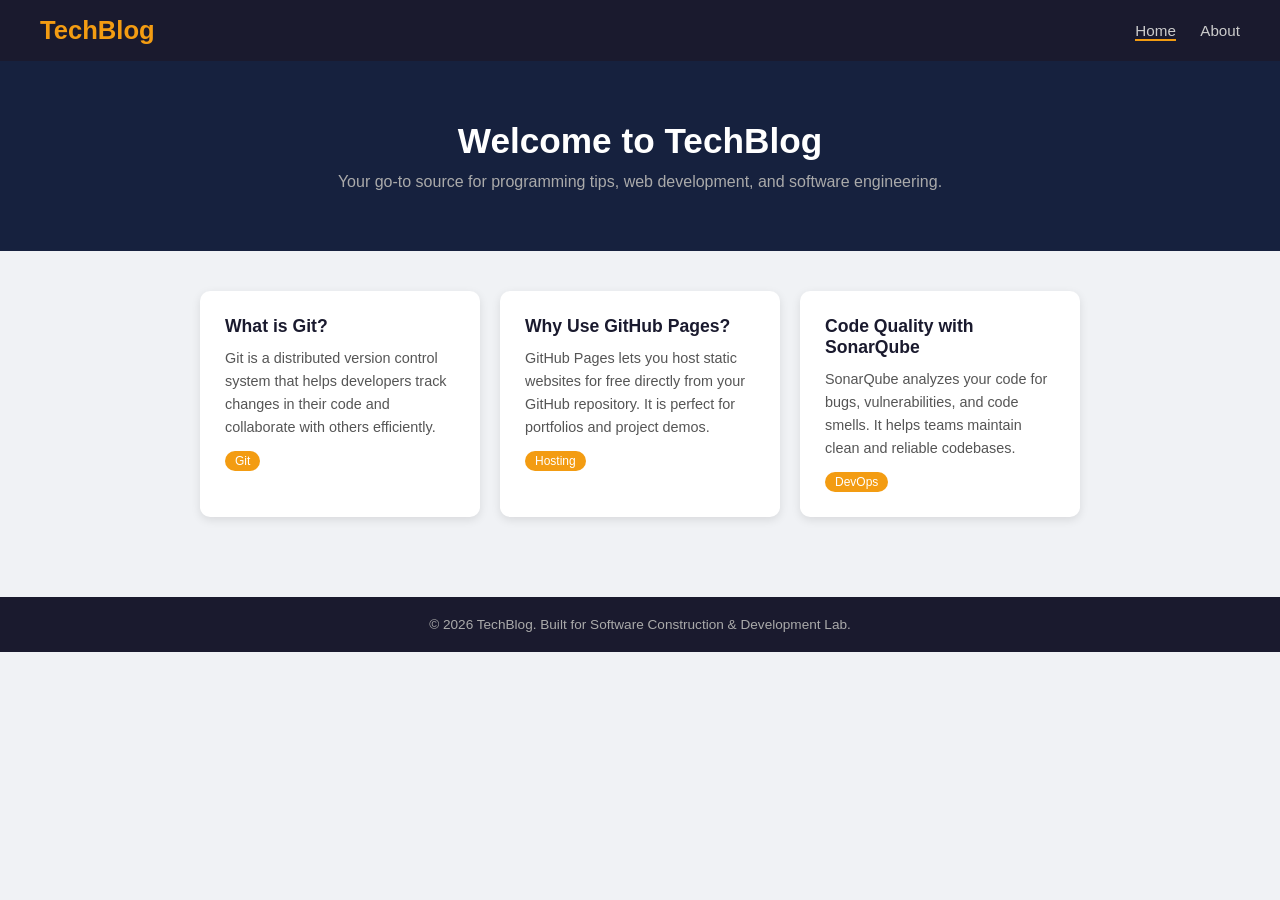
==== index.html @ d4034f4d "Add files via upload" ====
<!DOCTYPE html>
<html lang="en">
<head>
  <meta charset="UTF-8" />
  <meta name="viewport" content="width=device-width, initial-scale=1.0"/>
  <title>TechBlog</title>
  <link rel="stylesheet" href="style.css" />
</head>
<body>

  <header>
    <div class="logo">TechBlog</div>
    <nav>
      <a href="index.html">Home</a>
      <a href="about.html">About</a>
    </nav>
  </header>

  <section class="hero">
    <h1>Welcome to TechBlog</h1>
    <p>Your go-to source for programming tips, web development, and software engineering.</p>
  </section>

  <section class="posts">
    <div class="card">
      <h2>What is Git?</h2>
      <p>Git is a distributed version control system that helps developers track changes in their code and collaborate with others efficiently.</p>
      <span class="tag">Git</span>
    </div>
    <div class="card">
      <h2>Why Use GitHub Pages?</h2>
      <p>GitHub Pages lets you host static websites for free directly from your GitHub repository. It is perfect for portfolios and project demos.</p>
      <span class="tag">Hosting</span>
    </div>
    <div class="card">
      <h2>Code Quality with SonarQube</h2>
      <p>SonarQube analyzes your code for bugs, vulnerabilities, and code smells. It helps teams maintain clean and reliable codebases.</p>
      <span class="tag">DevOps</span>
    </div>
  </section>

  <footer>
    <p>&copy; 2026 TechBlog. Built for Software Construction & Development Lab.</p>
  </footer>

  <script src="app.js"></script>
</body>
</html>
---- style.css ----
* {
  margin: 0;
  padding: 0;
  box-sizing: border-box;
}

body {
  font-family: Arial, sans-serif;
  background: #f0f2f5;
  color: #333;
}

header {
  background: #1a1a2e;
  padding: 16px 40px;
  display: flex;
  justify-content: space-between;
  align-items: center;
}

.logo {
  color: #f39c12;
  font-size: 1.6em;
  font-weight: bold;
}

nav a {
  color: #ccc;
  margin-left: 20px;
  text-decoration: none;
  font-size: 0.95em;
}

nav a:hover {
  color: #f39c12;
}

.hero {
  background: #16213e;
  color: white;
  text-align: center;
  padding: 60px 20px;
}

.hero h1 {
  font-size: 2.2em;
  margin-bottom: 12px;
}

.hero p {
  font-size: 1em;
  color: #aaa;
}

.posts {
  display: flex;
  flex-wrap: wrap;
  gap: 20px;
  padding: 40px;
  justify-content: center;
}

.card {
  background: white;
  border-radius: 10px;
  padding: 25px;
  width: 280px;
  box-shadow: 0 3px 10px rgba(0,0,0,0.1);
}

.card h2 {
  font-size: 1.1em;
  margin-bottom: 10px;
  color: #1a1a2e;
}

.card p {
  font-size: 0.9em;
  line-height: 1.6;
  color: #555;
}

.tag {
  display: inline-block;
  margin-top: 12px;
  background: #f39c12;
  color: white;
  padding: 3px 10px;
  border-radius: 20px;
  font-size: 0.75em;
}

footer {
  text-align: center;
  padding: 20px;
  background: #1a1a2e;
  color: #aaa;
  font-size: 0.85em;
  margin-top: 40px;
}
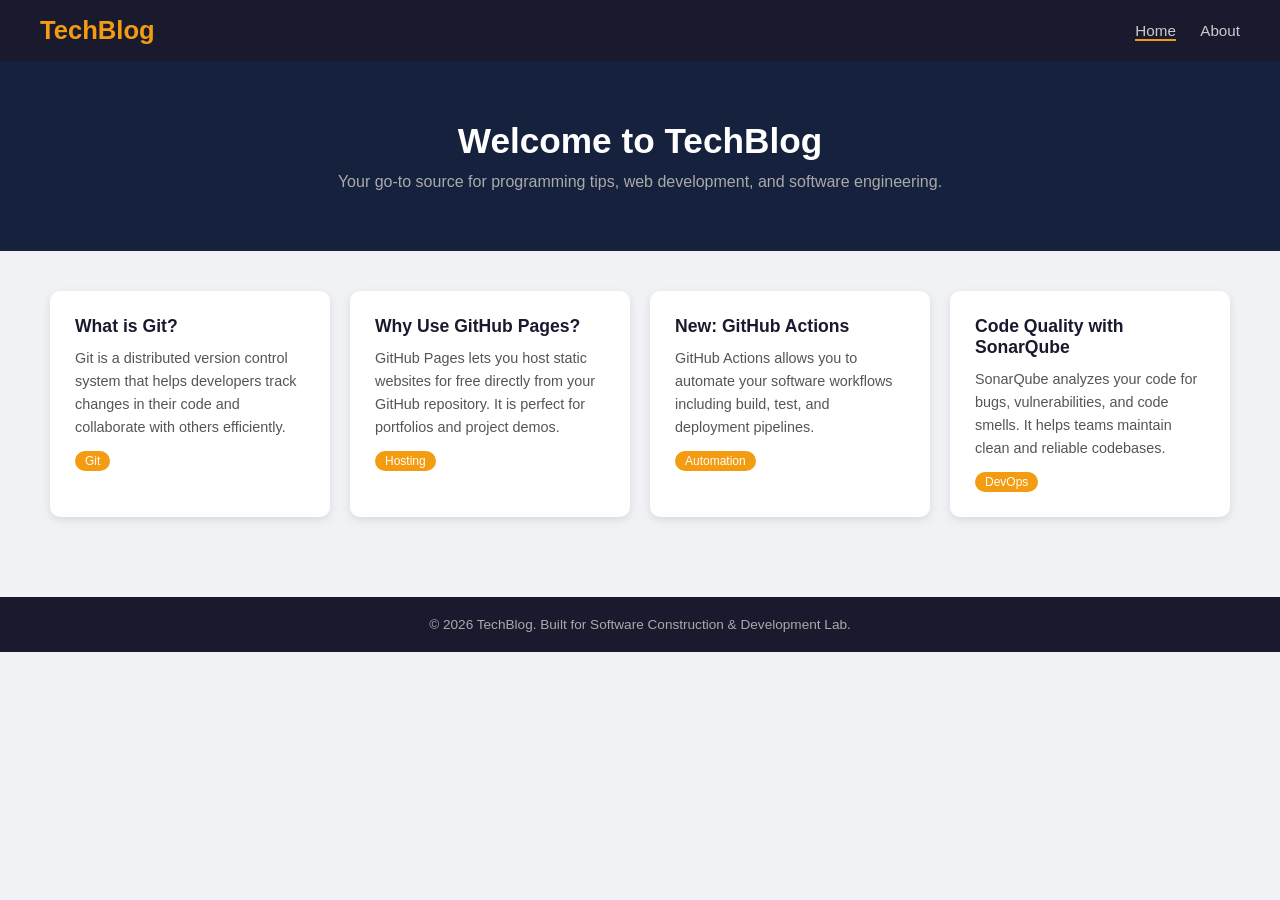
==== commit 12e17f1c: "Update index.html" ====
--- a/index.html
+++ b/index.html
@@ -33,6 +33,11 @@
       <span class="tag">Hosting</span>
     </div>
     <div class="card">
+      <h2>New: GitHub Actions</h2>
+      <p>GitHub Actions allows you to automate your software workflows including build, test, and deployment pipelines.</p>
+      <span class="tag">Automation</span>
+    </div>
+    <div class="card">
       <h2>Code Quality with SonarQube</h2>
       <p>SonarQube analyzes your code for bugs, vulnerabilities, and code smells. It helps teams maintain clean and reliable codebases.</p>
       <span class="tag">DevOps</span>
@@ -45,4 +50,4 @@
 
   <script src="app.js"></script>
 </body>
-</html>+</html>
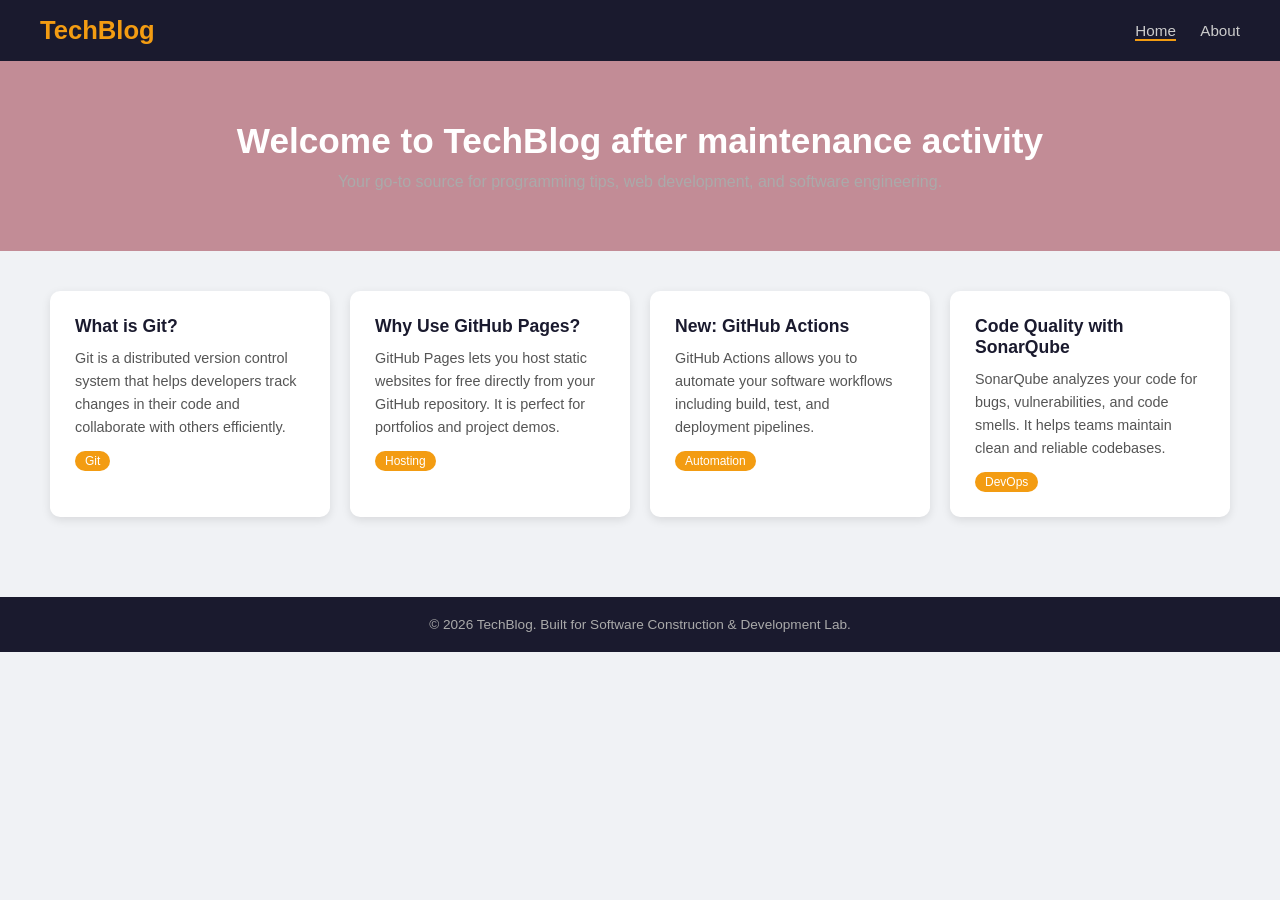
==== commit 65d0999d: "Update index.html" ====
--- a/index.html
+++ b/index.html
@@ -17,7 +17,7 @@
   </header>
 
   <section class="hero">
-    <h1>Welcome to TechBlog</h1>
+    <h1>Welcome to TechBlog after maintenance activity</h1>
     <p>Your go-to source for programming tips, web development, and software engineering.</p>
   </section>
 
--- a/style.css
+++ b/style.css
@@ -36,7 +36,7 @@
 }
 
 .hero {
-  background: #16213e;
+  background: #c28c96;
   color: white;
   text-align: center;
   padding: 60px 20px;
@@ -97,4 +97,4 @@
   color: #aaa;
   font-size: 0.85em;
   margin-top: 40px;
-}+}
